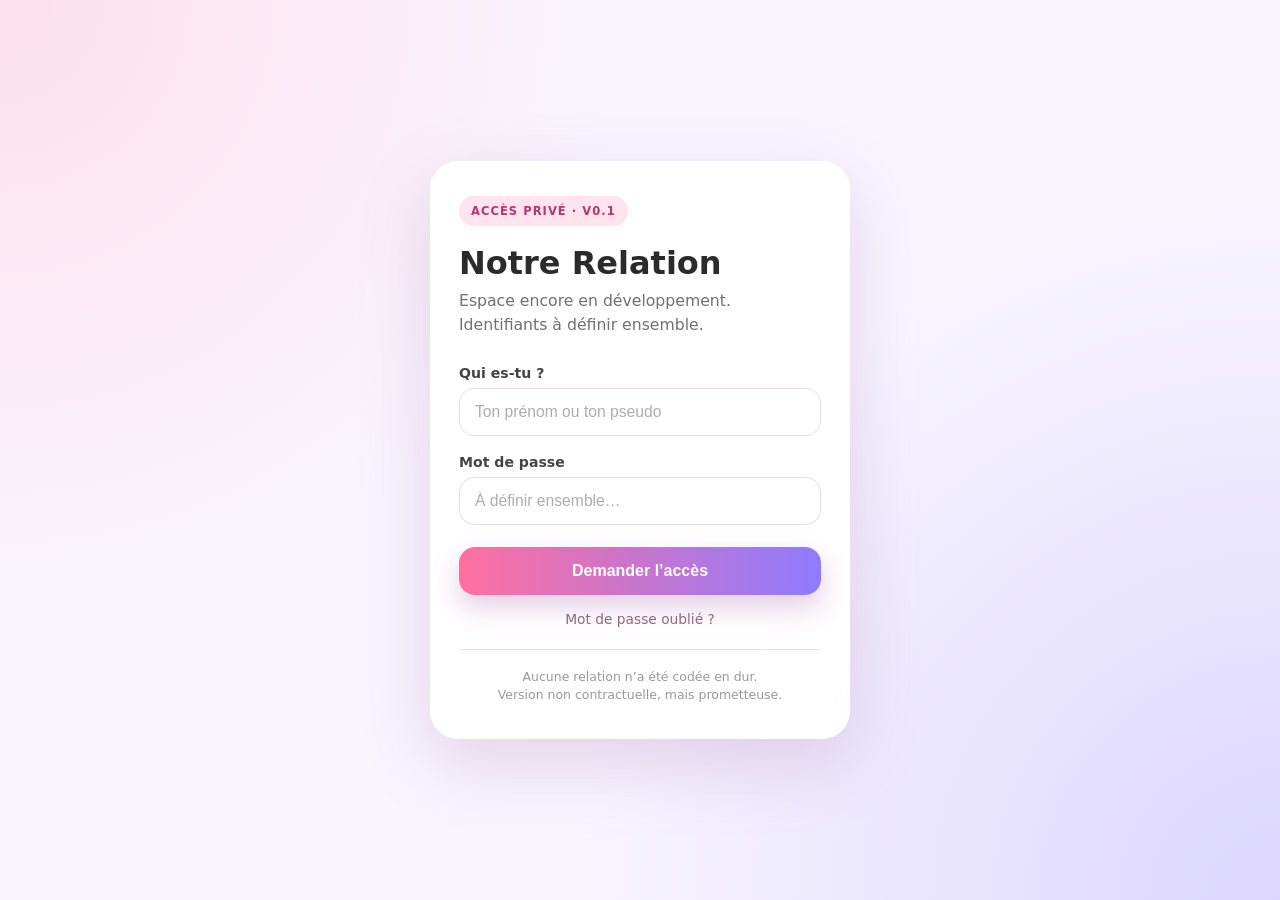
==== dashboard.html @ eccf9278 "initial" ====
<!DOCTYPE html>
<html lang="fr">
<head>
  <meta charset="UTF-8" />
  <meta name="viewport" content="width=device-width, initial-scale=1.0" />
  <title>Notre Relation — Tableau de bord v0.2</title>
  <link rel="stylesheet" href="dashboard.css" />
</head>
<body>
  <main class="dashboard-card">
    <header class="top">
      <div>
        <span class="badge">Tableau de bord · v0.2</span>
        <h1 id="welcome">Bienvenue 👋</h1>
        <p class="subtitle">
          Vue d’ensemble de notre relation. Modules en cours de développement.
        </p>
      </div>
      <button id="logout-btn" class="logout">Se déconnecter</button>
    </header>

    <section class="grid">
      <article class="feature">
        <h2>💬 Complicité</h2>
        <p>Module en cours d’optimisation. Résultats prometteurs.</p>
      </article>

      <article class="feature">
        <h2>😂 Humour</h2>
        <p>Déjà en production. Tests réussis à 87 %.</p>
      </article>

      <article class="feature">
        <h2>📅 Moments</h2>
        <p>Fonctionnalité à définir ensemble. Priorité haute.</p>
      </article>

      <article class="feature">
        <h2>🔒 À définir</h2>
        <p>Zone privée. Accès réservé après validation de la maquette.</p>
      </article>
    </section>

    <div class="progress-block">
      <div class="progress"><span></span></div>
      <p class="status">Avancement global : 42 % — dépend surtout de ton retour.</p>
    </div>

    <button id="validate-btn" class="validate">
      Valider la maquette
    </button>

    <p class="note">
      Aucune relation n’a été codée en dur.<br />
      Version non contractuelle, mais prometteuse.
    </p>
  </main>

  <script src="script.js"></script>
</body>
</html>
---- dashboard.css ----
* {
  box-sizing: border-box;
}

body {
  margin: 0;
  min-height: 100vh;
  font-family: system-ui, -apple-system, BlinkMacSystemFont, "Segoe UI", sans-serif;
  background:
    radial-gradient(circle at top left, #ffe0ec, transparent 40%),
    radial-gradient(circle at bottom right, #dcd6ff, transparent 45%),
    #f8f5ff;
  display: grid;
  place-items: center;
  padding: 24px;
  color: #2b2b2b;
}

.dashboard-card {
  width: min(720px, 100%);
  background: rgba(255, 255, 255, 0.9);
  backdrop-filter: blur(14px);
  border: 1px solid rgba(255, 255, 255, 0.9);
  border-radius: 28px;
  padding: 32px;
  box-shadow: 0 24px 70px rgba(150, 90, 150, 0.22);
}

.top {
  display: flex;
  justify-content: space-between;
  align-items: flex-start;
  gap: 16px;
  flex-wrap: wrap;
  margin-bottom: 24px;
}

.badge {
  display: inline-block;
  font-size: 0.72rem;
  font-weight: 800;
  letter-spacing: 0.09em;
  text-transform: uppercase;
  color: #b03a6b;
  background: #ffe3ee;
  padding: 8px 12px;
  border-radius: 999px;
  margin-bottom: 14px;
}

h1 {
  margin: 0 0 8px;
  font-size: 1.9rem;
  line-height: 1.1;
}

.subtitle {
  margin: 0;
  color: #707070;
  font-size: 0.96rem;
  line-height: 1.5;
}

.logout {
  border: 1px solid #eadbe5;
  background: #fff;
  color: #8b6a7c;
  border-radius: 14px;
  padding: 10px 14px;
  font-size: 0.85rem;
  font-weight: 700;
  cursor: pointer;
  transition: background 0.15s ease, color 0.15s ease;
}

.logout:hover {
  background: #ffeef5;
  color: #b03a6b;
}

.grid {
  display: grid;
  grid-template-columns: repeat(auto-fit, minmax(160px, 1fr));
  gap: 14px;
  margin-bottom: 26px;
}

.feature {
  background: #fff;
  border-radius: 18px;
  padding: 18px;
  border: 1px solid #f0dfe7;
}

.feature h2 {
  font-size: 1rem;
  margin: 0 0 8px;
}

.feature p {
  margin: 0;
  color: #777;
  font-size: 0.9rem;
  line-height: 1.4;
}

.progress-block {
  margin-bottom: 22px;
}

.progress {
  height: 12px;
  background: #f1e6ec;
  border-radius: 999px;
  overflow: hidden;
  margin-bottom: 10px;
}

.progress span {
  display: block;
  height: 100%;
  width: 42%;
  background: linear-gradient(90deg, #ff7aa8, #9b8cff);
  border-radius: inherit;
}

.status {
  margin: 0;
  font-size: 0.9rem;
  color: #777;
}

.validate {
  width: 100%;
  border: 0;
  border-radius: 16px;
  padding: 15px 18px;
  font-size: 1rem;
  font-weight: 800;
  color: white;
  background: linear-gradient(90deg, #ff6f9f, #8f7bff);
  cursor: pointer;
  box-shadow: 0 12px 26px rgba(160, 90, 160, 0.28);
  transition: transform 0.15s ease, box-shadow 0.15s ease;
}

.validate:hover {
  transform: translateY(-2px);
  box-shadow: 0 16px 32px rgba(160, 90, 160, 0.34);
}

.note {
  margin: 22px 0 0;
  padding-top: 18px;
  border-top: 1px solid #f0e3eb;
  text-align: center;
  color: #999;
  font-size: 0.78rem;
  line-height: 1.45;
}
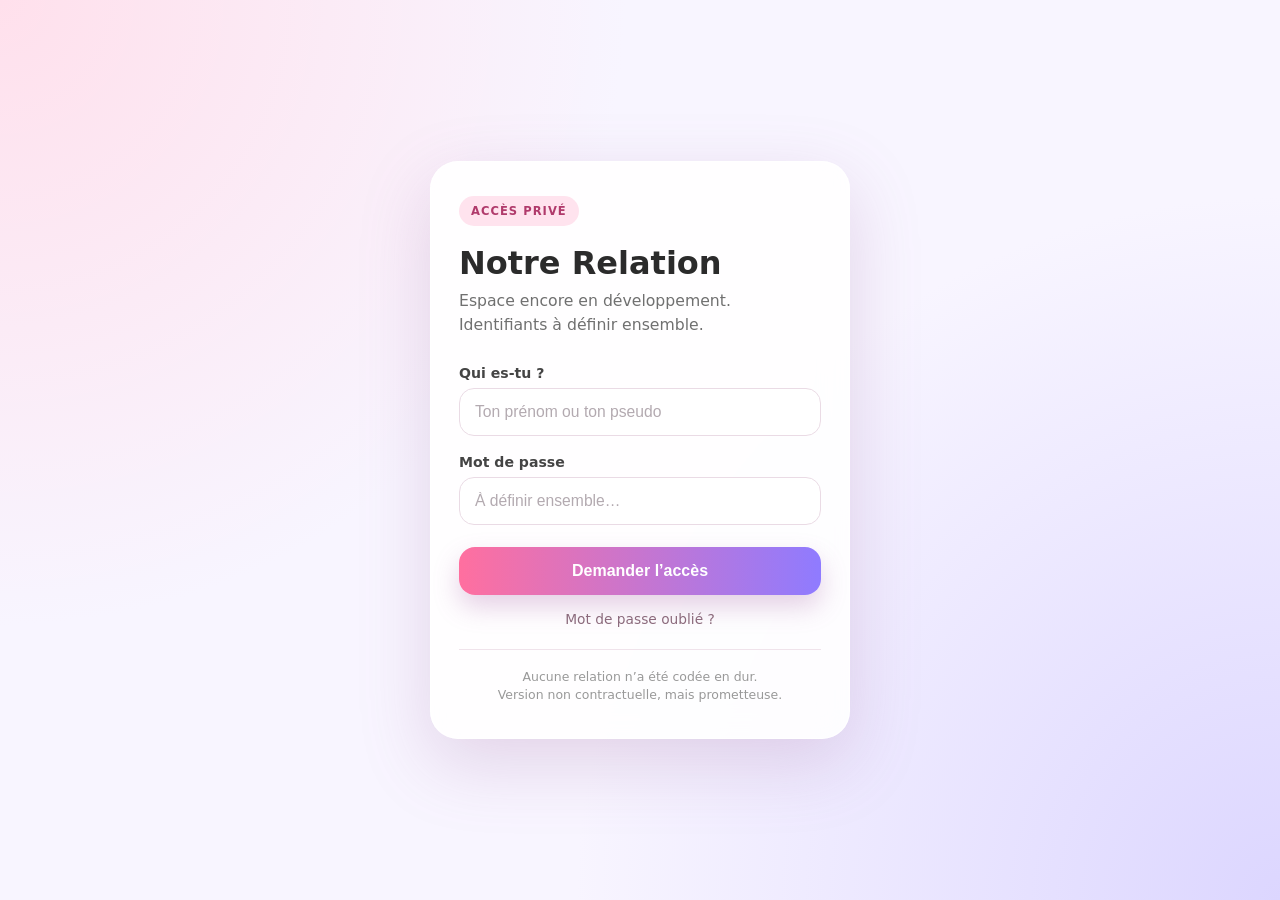
==== commit a0b0b35e: "Update dashboard title and badge version" ====
--- a/dashboard.html
+++ b/dashboard.html
@@ -3,14 +3,14 @@
 <head>
   <meta charset="UTF-8" />
   <meta name="viewport" content="width=device-width, initial-scale=1.0" />
-  <title>Notre Relation — Tableau de bord v0.2</title>
+  <title>Notre Relation — Tableau de bord</title>
   <link rel="stylesheet" href="dashboard.css" />
 </head>
 <body>
   <main class="dashboard-card">
     <header class="top">
       <div>
-        <span class="badge">Tableau de bord · v0.2</span>
+        <span class="badge">Tableau de bord</span>
         <h1 id="welcome">Bienvenue 👋</h1>
         <p class="subtitle">
           Vue d’ensemble de notre relation. Modules en cours de développement.
@@ -58,4 +58,4 @@
 
   <script src="script.js"></script>
 </body>
-</html>+</html>
